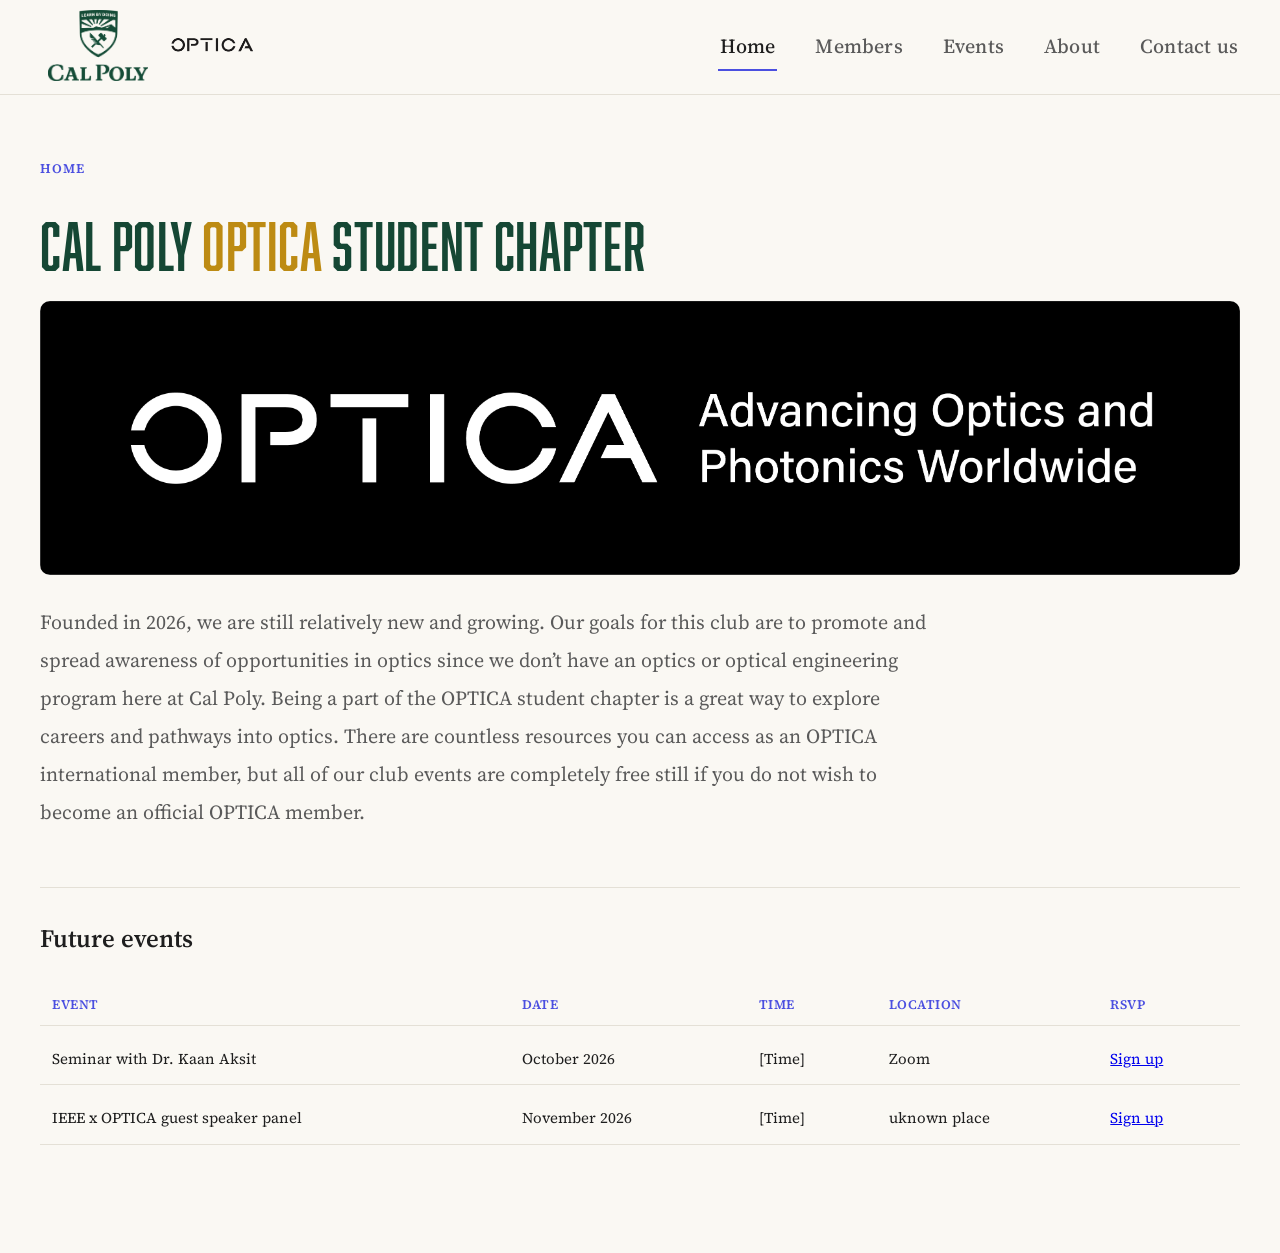
==== index.html @ 5282a3f2 "Initial commit" ====
<!DOCTYPE html>
<html lang="en">
<head>
  <meta charset="UTF-8">
  <meta name="viewport" content="width=device-width, initial-scale=1.0">
  <title>Home — Cal Poly OPTICA</title>
  <link rel="stylesheet" href="style.css">
</head>
<body>
  <div class="topbar">
    <div class="logo-cluster">
      <div class="logo-placeholder"><a href="https://www.calpoly.edu" target="_blank"><img src="images/CP_logo_tran.png" alt="Cal Poly logo"></a></div>
      <div class="logo-placeholder"><a href="https://www.optica.org" target="_blank"><img src="images/OPTICA_Tra.png" alt="OPTICA logo"></a></div>
    </div>
    <nav class="tabs">
      <a href="index.html" class="active">Home</a>
      <a href="members.html" class="">Members</a>
      <a href="events.html" class="">Events</a>
      <a href="about.html" class="">About</a>
      <a href="contact.html" class="">Contact us</a>
    </nav>
  </div>

  <main>
    <div class="page-label">Home</div>
    <h1> Cal Poly <span class="gold">OPTICA</span>  Student Chapter</h1>
    <img src="images/logo_optica_.jpg" alt="OPTICA banner" class="hero-image">
    <p>Founded in 2026, we are still relatively new and growing. Our goals for this club are to promote and spread awareness of opportunities in optics since we don’t have an optics or optical engineering program here at Cal Poly. Being a part of the OPTICA student chapter is a great way to explore careers and pathways into optics. There are countless resources you can access as an OPTICA international member, but all of our club events are completely free still if you do not wish to become an official OPTICA member. 
</p>
    
      <div class="future-events-section">
    </div>
        <h2>Future events</h2>

        <table class="seminars-table">
          <thead>
            <tr>
              <th>Event</th>
              <th>Date</th>
              <th>Time</th>
              <th>Location</th>
              <th>RSVP</th>
            </tr>
          </thead>
          <tbody>
            <tr>
              <td>Seminar with Dr. Kaan Aksit </td>
              <td>October 2026</td>
              <td>[Time]</td>
              <td>Zoom</td>
              <td><a href="PASTE_LINK_HERE" target="_blank">Sign up</a></td>
            </tr>
          </tbody>
          <tr>
              <td>IEEE x OPTICA guest speaker panel</td>
              <td>November 2026</td>
              <td>[Time]</td>
              <td> uknown place </td>
              <td><a href="PASTE_LINK_HERE" target="_blank">Sign up</a></td>
            </tr>
            <!--
            </tbody>
          <tr>
              <td>Event</td>
              <td>Date</td>
              <td>[Time]</td>
              <td> Place </td>
              <td><a href="PASTE_LINK_HERE" target="_blank">Sign up</a></td>
            </tr>
            -->
        </table>
      </div>



  </main>
</body>
</html>
---- style.css ----
/* ============================================
   Cal Poly OPTICA — shared stylesheet
   Template pass: layout + placement only.
   Swap colors/fonts later once content is final.
   ============================================ */
@font-face { font-family: 'Abolition'; src: url('fonts/abolition-regular.ttf') format('truetype'); }
@font-face { font-family: 'Source Serif 4'; src: url('fonts/SourceSerif4-VariableFont_opsz,wght.ttf') format('truetype'); }
:root {
  --bg: #FAF8F3;          /* off-white, not pure white */
  --text: #1E1E1E;
  --text-soft: #5A5A5A;
  --accent: #4B4FE0;      /* laser-violet accent, used sparingly */
  --border: #E4E0D6;
  --nav-height: 95px;
  --logo-box: 100px;
}

* {
  box-sizing: border-box;
  margin: 0;
  padding: 0;
}

body {
  background: var(--bg);
  color: var(--text);
  font-family: 'Source Serif 4', 'Inter', -apple-system, BlinkMacSystemFont, 'Segoe UI', sans-serif;
  line-height: 1.5;
  font-size: 20px;
}

/* ---------- Top bar: logos + nav ---------- */

.topbar {
  height: var(--nav-height);
  display: flex;
  align-items: center;
  justify-content: space-between;
  padding: 0 40px;
  border-bottom: 1px solid var(--border);
}

/* Logo cluster, top-left area but not jammed into the corner */
.logo-cluster {
  display: flex;
  align-items: center;
  gap: 14px;
  padding-left: 8px;
}

.logo-placeholder {
  width: var(--logo-box);
  height: var(--logo-box);

  border-radius: 6px;
  display: flex;
  align-items: center;
  justify-content: center;
  font-size: 10px;
  color: #9A9587;
  text-align: center;
  line-height: 1.2;
  flex-shrink: 0;
}

/* Horizontal nav, left to right */
nav.tabs {
  display: flex;
  gap: 36px;
}

nav.tabs a {
  text-decoration: none;
  color: var(--text-soft);
  font-size: 20px;
  font-weight: 500;
  letter-spacing: 0.01em;
  padding: 8px 2px;
  border-bottom: 2px solid transparent;
  transition: color 0.15s ease, border-color 0.15s ease;
}

nav.tabs a:hover {
  color: var(--text);
}

nav.tabs a.active {
  color: var(--text);
  border-bottom-color: var(--accent);
}

.future-events-section {
  margin-top: 56px;
  padding-top: 32px;
  border-top: 1px solid var(--border);
}

.seminars-table {
  width: 100%;
  border-collapse: separate;
  border-spacing: 0 8px;
  margin-top: 20px;
}

.seminars-table th {
  text-align: left;
  font-size: 13px;
  font-weight: 600;
  color: var(--accent);
  text-transform: uppercase;
  letter-spacing: 0.04em;
  padding: 10px 20px 10px 12px;
  border-bottom: 1px solid var(--border);
}

.seminars-table td {
  padding: 14px 20px 14px 12px;
  font-size: 15px;
  border-bottom: 1px solid var(--border);
}

/* ---------- Page shell ---------- */

main {
  max-width: 1400px;
  margin: 0 auto;
  padding: 64px 40px 100px;
}

.page-label {
  font-size: 13px;
  letter-spacing: 0.08em;
  text-transform: uppercase;
  color: var(--accent);
  font-weight: 600;
  margin-bottom: 10px;
}

h1 {
  font-family: 'Abolition', sans-serif;
  font-size: 65px;
  font-weight: 400;
  text-transform: uppercase;
  letter-spacing: 0.01em;
  margin-bottom: 15px;
  color: #154734;

}

h1 .gold {
  color: #BD8B13;
}

h2 {
  font-size: 24px;
  font-weight: 600;
  margin-bottom: 14px;
}

p {
  color: var(--text-soft);
  max-width: 900px;
  margin-bottom: 16px;
  line-height: 1.90;
}

/* Generic placeholder block for content not final yet */
.placeholder-block {
  border: 1.5px dashed #C9C4B6;
  border-radius: 10px;
  padding: 28px;
  color: #9A9587;
  font-size: 14px;
  margin-top: 24px;
}

/* ---------- Members page ---------- */

.members-grid {
  display: grid;
  grid-template-columns: repeat(5, 1fr);
  gap: 20px;
  margin-top: 32px;
}

.member-card {
  border: 1px solid var(--border);
  border-radius: 10px;
  padding: 16px;
  background: #FFFEFB;
}

.member-photo {
  width: 100%;
  aspect-ratio: 1;
  border-radius: 8px;
  margin-bottom: 12px;
  display: flex;
  align-items: center;
  justify-content: center;
  font-size: 12px;
  color: #9A9587;
}

.member-photo img {
  width: 100%;
  height: 100%;
  object-fit: cover;
  border-radius: 8px;
}

.member-name {
  font-weight: 600;
  font-size: 15px;
}

.member-role {
  font-size: 13px;
  color: var(--text-soft);
}

.join-block {
  margin-top: 56px;
  padding-top: 32px;
  border-top: 1px solid var(--border);
}
.join-block p:last-of-type {
  margin-bottom: 0;
}

.former-exec {
  margin-top: 32px;
  font-size: 18px;
  padding-top: 32px;
  border-top: 1px solid var(--border);
}

.former-list {
  list-style: none;
  margin-top: 20px;
  display: flex;
  flex-direction: column;
  gap: 10px;
}

.former-name {
  font-weight: 600;
}

/* Exec Team 2025-2026 */
h3 {
  font-size: 20px;
  font-weight: 600;
  color: #BD8B13;
  margin-top: 24px;
  margin-bottom: 8px;
}

h2 {
  font-size: 25px;
  font-weight: 600;
  margin-bottom: 14px;
}



/* ---------- Events page ---------- */
.events-intro {
  color: #BD8B13;
}
.events-list {
  display: flex;
  flex-direction: column;
  gap: 32px;
  margin-top: 28px;
}

.event-entry {
  display: flex;
  flex-direction: column;
  gap: 8px;
  padding-bottom: 20px;
  border-bottom: 1px solid var(--border);
}

.event-photos {
  display: grid;
  grid-template-columns: repeat(2, 1fr);
  gap: 12px;
  margin-bottom: 40px;
}
.event-photo {
  width: 100%;
  height: 420px;
  flex-shrink: 0;
  display: flex;
  align-items: center;
  justify-content: center;
  font-size: 12px;
  border-radius: 20px;
  overflow: hidden;
}
.event-photo img {
  width: 100%;
  height: 100%;
  object-fit: contain;
  border-radius: 8px;
}

.event-info h2 {
  font-size: 20px;
  margin-top: 24px;
  margin-bottom: 4px;
}

.event-date {
  font-size: 13px;
  color: var(--accent);
  font-weight: 600;
  margin-bottom: 10px;
}
.event-info p {
  margin-bottom: 0;
}ontact page ---------- */

/* ---------- About page ---------- */

.contact-list {
  margin-top: 28px;
  display: flex;
  flex-direction: column;

}

.contact-row {
  display: flex;
  align-items: center;
  gap: 12px;
  font-size: 15px;
  margin-bottom: 15px;
}

.contact-row .label {
  width: 110px;
  color: var(--text-soft);
  font-size: 13px;
  text-transform: uppercase;
  letter-spacing: 0.06em;
}



/* ---------- Responsive ---------- */

@media (max-width: 700px) {
  .topbar {
    flex-direction: column;
    height: auto;
    padding: 16px 20px;
    gap: 14px;
    align-items: flex-start;
  }
  nav.tabs {
    gap: 20px;
    flex-wrap: wrap;
  }
  main {
    padding: 40px 20px 80px;
  }
  h1 {
    font-size: 36px;
  }
}


/* LOGOs */

.logo-placeholder img {
  max-width: 100%;
  max-height: 100%;
  object-fit: contain;
}

.hero-image {
  width: 100%;
  height: auto;
  border-radius: 10px;
  margin: 0 0 20px 0;
}
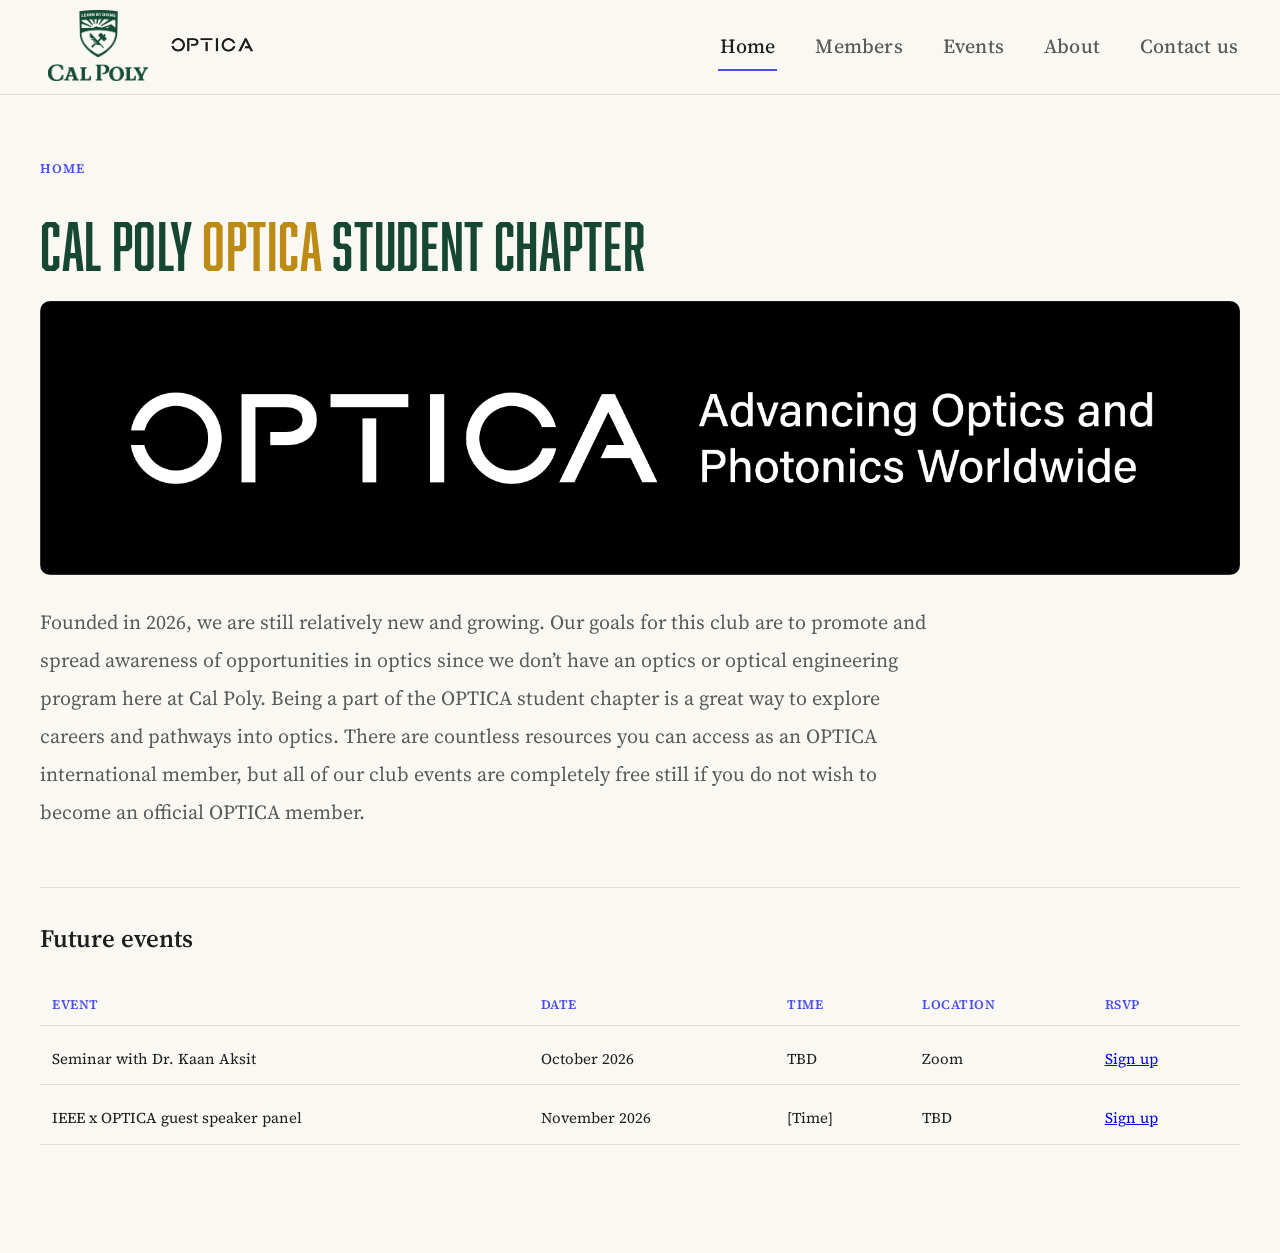
==== commit 522e8245: "Update index.html" ====
--- a/index.html
+++ b/index.html
@@ -46,7 +46,7 @@
             <tr>
               <td>Seminar with Dr. Kaan Aksit </td>
               <td>October 2026</td>
-              <td>[Time]</td>
+              <td> TBD </td>
               <td>Zoom</td>
               <td><a href="PASTE_LINK_HERE" target="_blank">Sign up</a></td>
             </tr>
@@ -55,7 +55,7 @@
               <td>IEEE x OPTICA guest speaker panel</td>
               <td>November 2026</td>
               <td>[Time]</td>
-              <td> uknown place </td>
+              <td> TBD </td>
               <td><a href="PASTE_LINK_HERE" target="_blank">Sign up</a></td>
             </tr>
             <!--
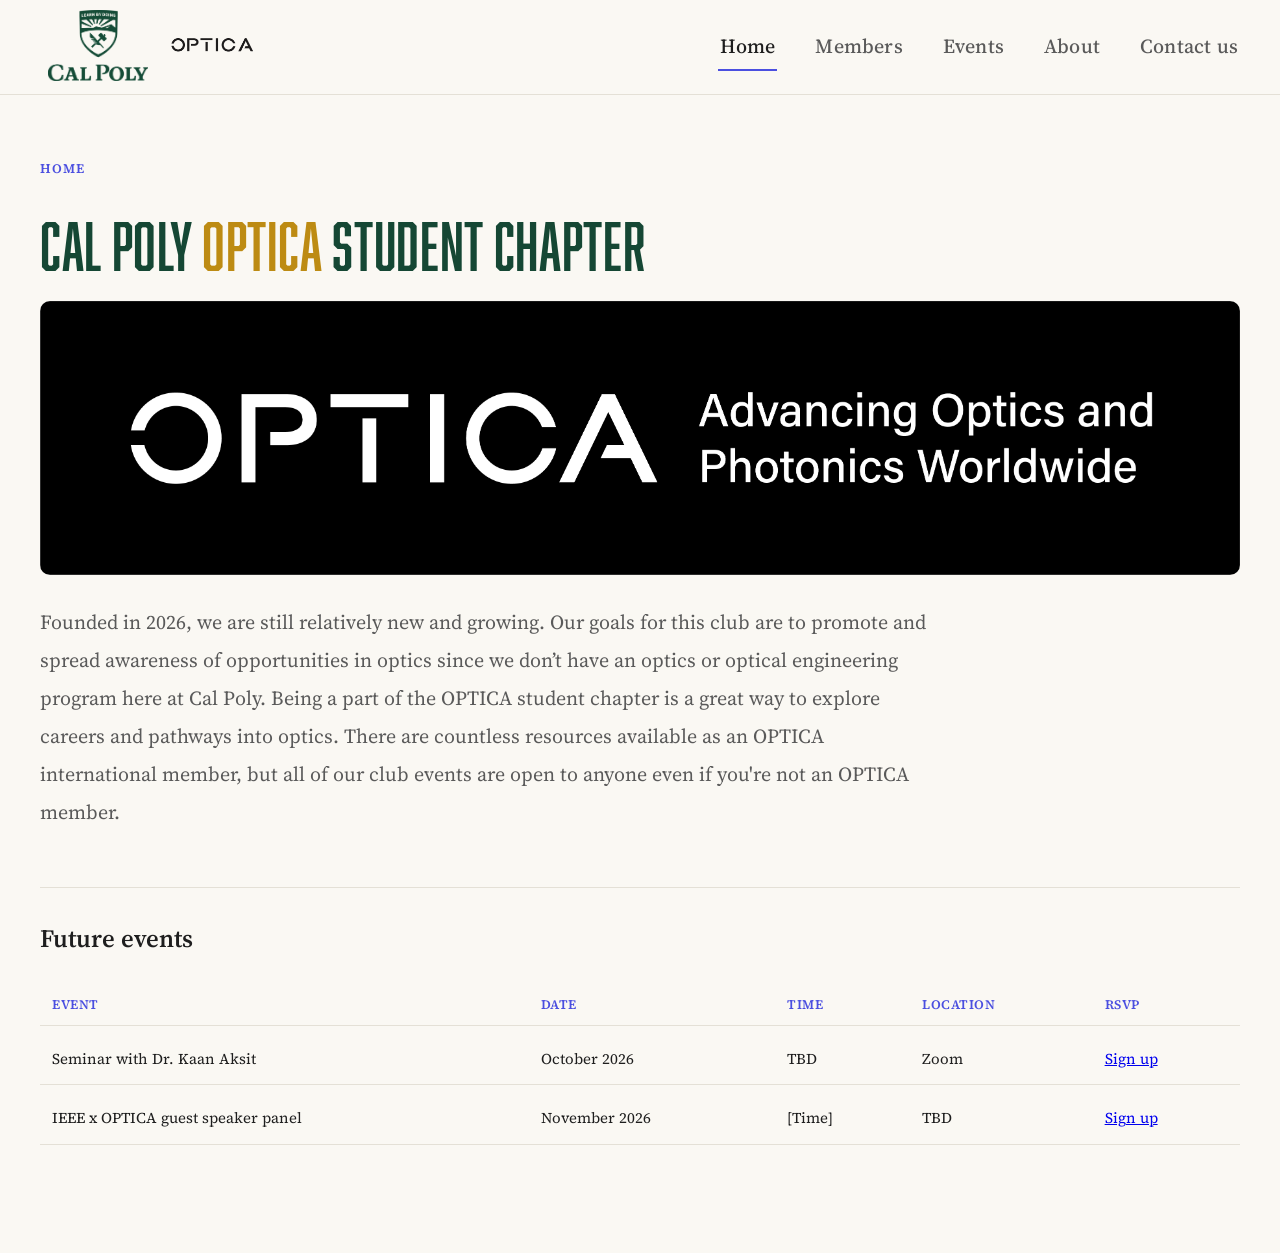
==== commit ecc5edc5: "wording" ====
--- a/index.html
+++ b/index.html
@@ -25,7 +25,7 @@
     <div class="page-label">Home</div>
     <h1> Cal Poly <span class="gold">OPTICA</span>  Student Chapter</h1>
     <img src="images/logo_optica_.jpg" alt="OPTICA banner" class="hero-image">
-    <p>Founded in 2026, we are still relatively new and growing. Our goals for this club are to promote and spread awareness of opportunities in optics since we don’t have an optics or optical engineering program here at Cal Poly. Being a part of the OPTICA student chapter is a great way to explore careers and pathways into optics. There are countless resources you can access as an OPTICA international member, but all of our club events are completely free still if you do not wish to become an official OPTICA member. 
+    <p>Founded in 2026, we are still relatively new and growing. Our goals for this club are to promote and spread awareness of opportunities in optics since we don’t have an optics or optical engineering program here at Cal Poly. Being a part of the OPTICA student chapter is a great way to explore careers and pathways into optics. There are countless resources available as an OPTICA international member, but all of our club events are open to anyone even if you're not an OPTICA member.
 </p>
     
       <div class="future-events-section">
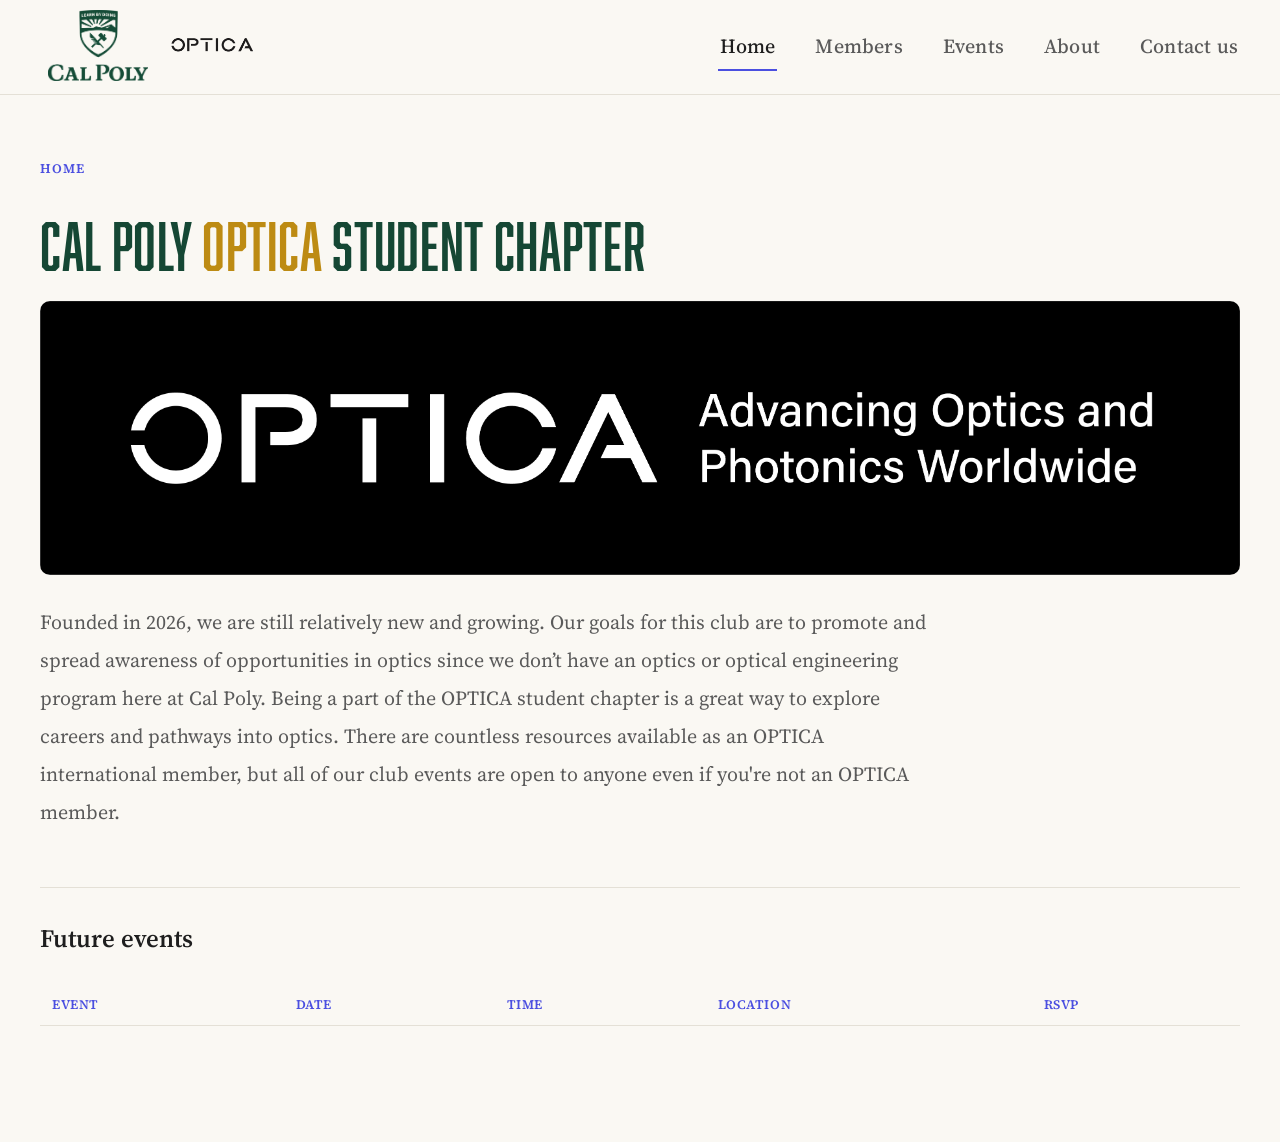
==== commit b64f0225: "updatefor now" ====
--- a/index.html
+++ b/index.html
@@ -44,6 +44,7 @@
           </thead>
           <tbody>
             <tr>
+              <!--
               <td>Seminar with Dr. Kaan Aksit </td>
               <td>October 2026</td>
               <td> TBD </td>
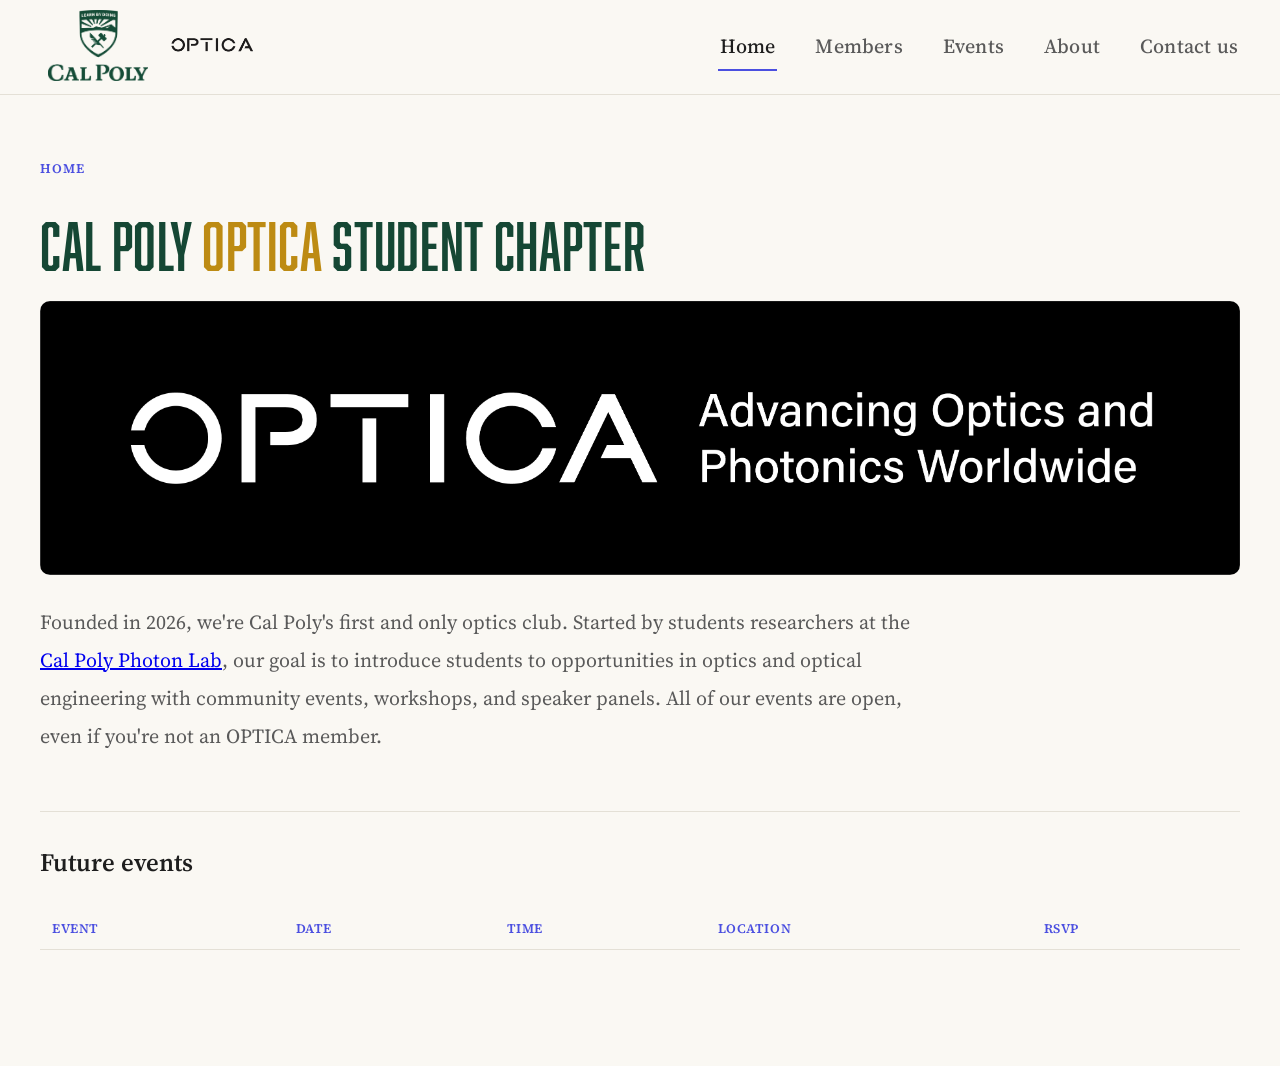
==== commit 54d75df1: "Update index.html" ====
--- a/index.html
+++ b/index.html
@@ -25,9 +25,8 @@
     <div class="page-label">Home</div>
     <h1> Cal Poly <span class="gold">OPTICA</span>  Student Chapter</h1>
     <img src="images/logo_optica_.jpg" alt="OPTICA banner" class="hero-image">
-    <p>Founded in 2026, we are still relatively new and growing. Our goals for this club are to promote and spread awareness of opportunities in optics since we don’t have an optics or optical engineering program here at Cal Poly. Being a part of the OPTICA student chapter is a great way to explore careers and pathways into optics. There are countless resources available as an OPTICA international member, but all of our club events are open to anyone even if you're not an OPTICA member.
-</p>
-    
+    <p>Founded in 2026, we're Cal Poly's first and only optics club. Started by students researchers at the <a href="https://sites.google.com/view/cal-poly-photon-lab/home?authuser=0" target="_blank">Cal Poly Photon Lab</a>, our goal is to introduce students to opportunities in optics and optical engineering with community events, workshops, and speaker panels. All of our events are open, even if you're not an OPTICA member.
+  
       <div class="future-events-section">
     </div>
         <h2>Future events</h2>
@@ -44,7 +43,7 @@
           </thead>
           <tbody>
             <tr>
-              <!--
+              <!--   *DELETE THIS COMMENT TO BRING BACK THE EVENTS **** <-------
               <td>Seminar with Dr. Kaan Aksit </td>
               <td>October 2026</td>
               <td> TBD </td>
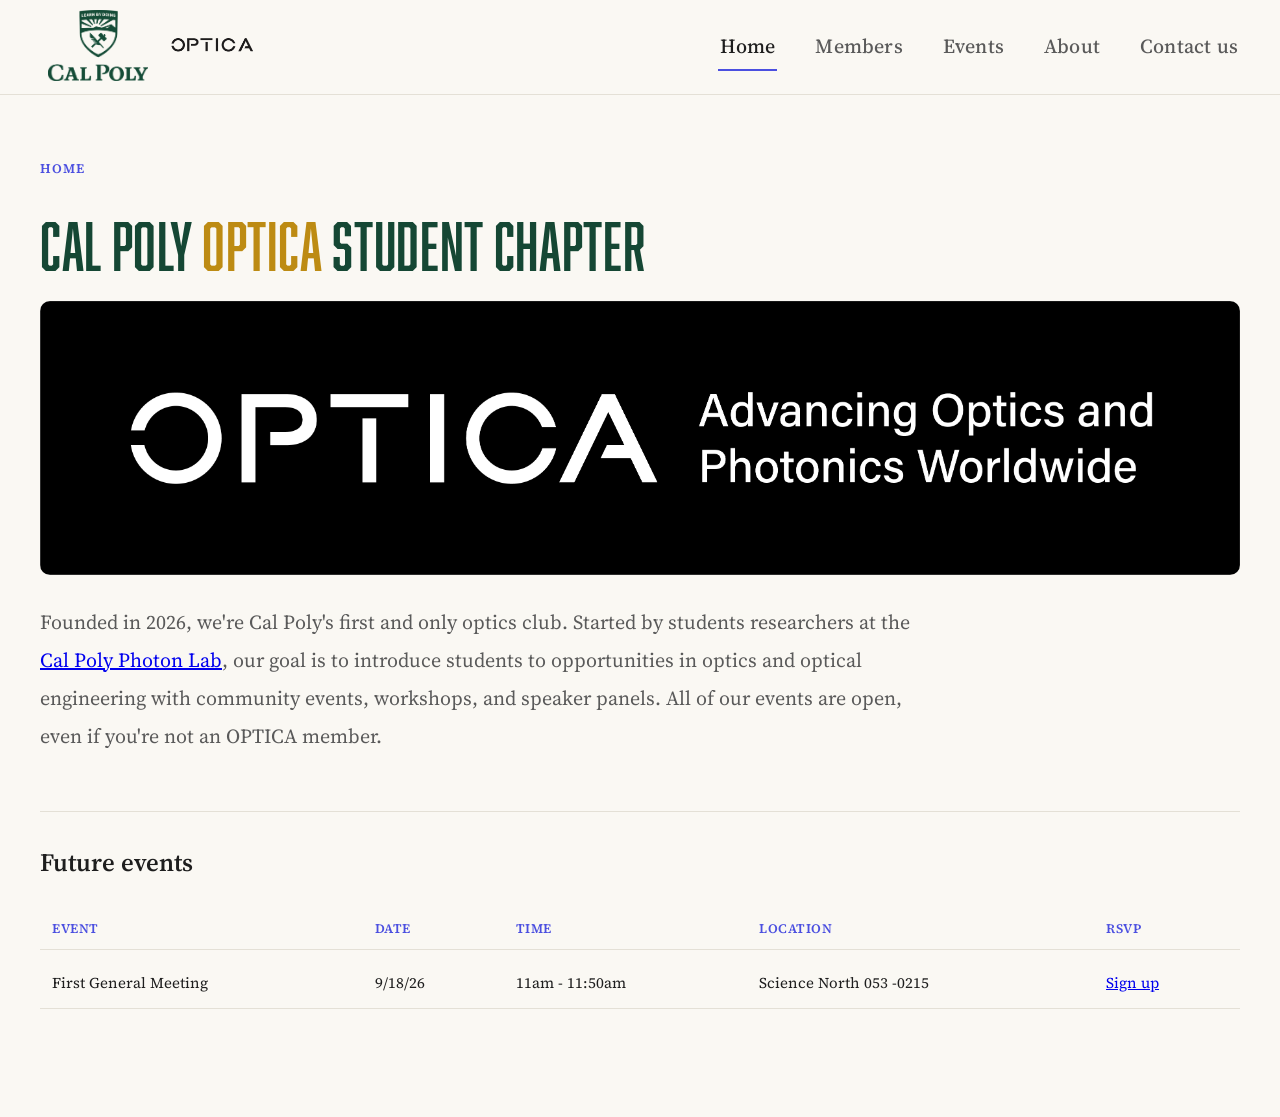
==== commit 32abdb6b: "Update index.html" ====
--- a/index.html
+++ b/index.html
@@ -43,6 +43,12 @@
           </thead>
           <tbody>
             <tr>
+              <td>First General Meeting</td>
+              <td>9/18/26</td>
+              <td>11am - 11:50am</td>
+              <td>Science North 053 -0215 </td>
+              <td><a href="https://forms.cloud.microsoft/pages/responsepage.aspx?id=2wING578lUSVNx03nMoq54UM8LgKLTVNvdJONCODRTJUMVBLVVlTT1gzUVUwWUFPNUExNFcwQlcyVy4u&origin=QRCode&route=shorturl" target="_blank">Sign up</a></td>
+            </tr>
               <!--   *DELETE THIS COMMENT TO BRING BACK THE EVENTS **** <-------
               <td>Seminar with Dr. Kaan Aksit </td>
               <td>October 2026</td>
@@ -58,7 +64,7 @@
               <td> TBD </td>
               <td><a href="PASTE_LINK_HERE" target="_blank">Sign up</a></td>
             </tr>
-            <!--
+            
             </tbody>
           <tr>
               <td>Event</td>
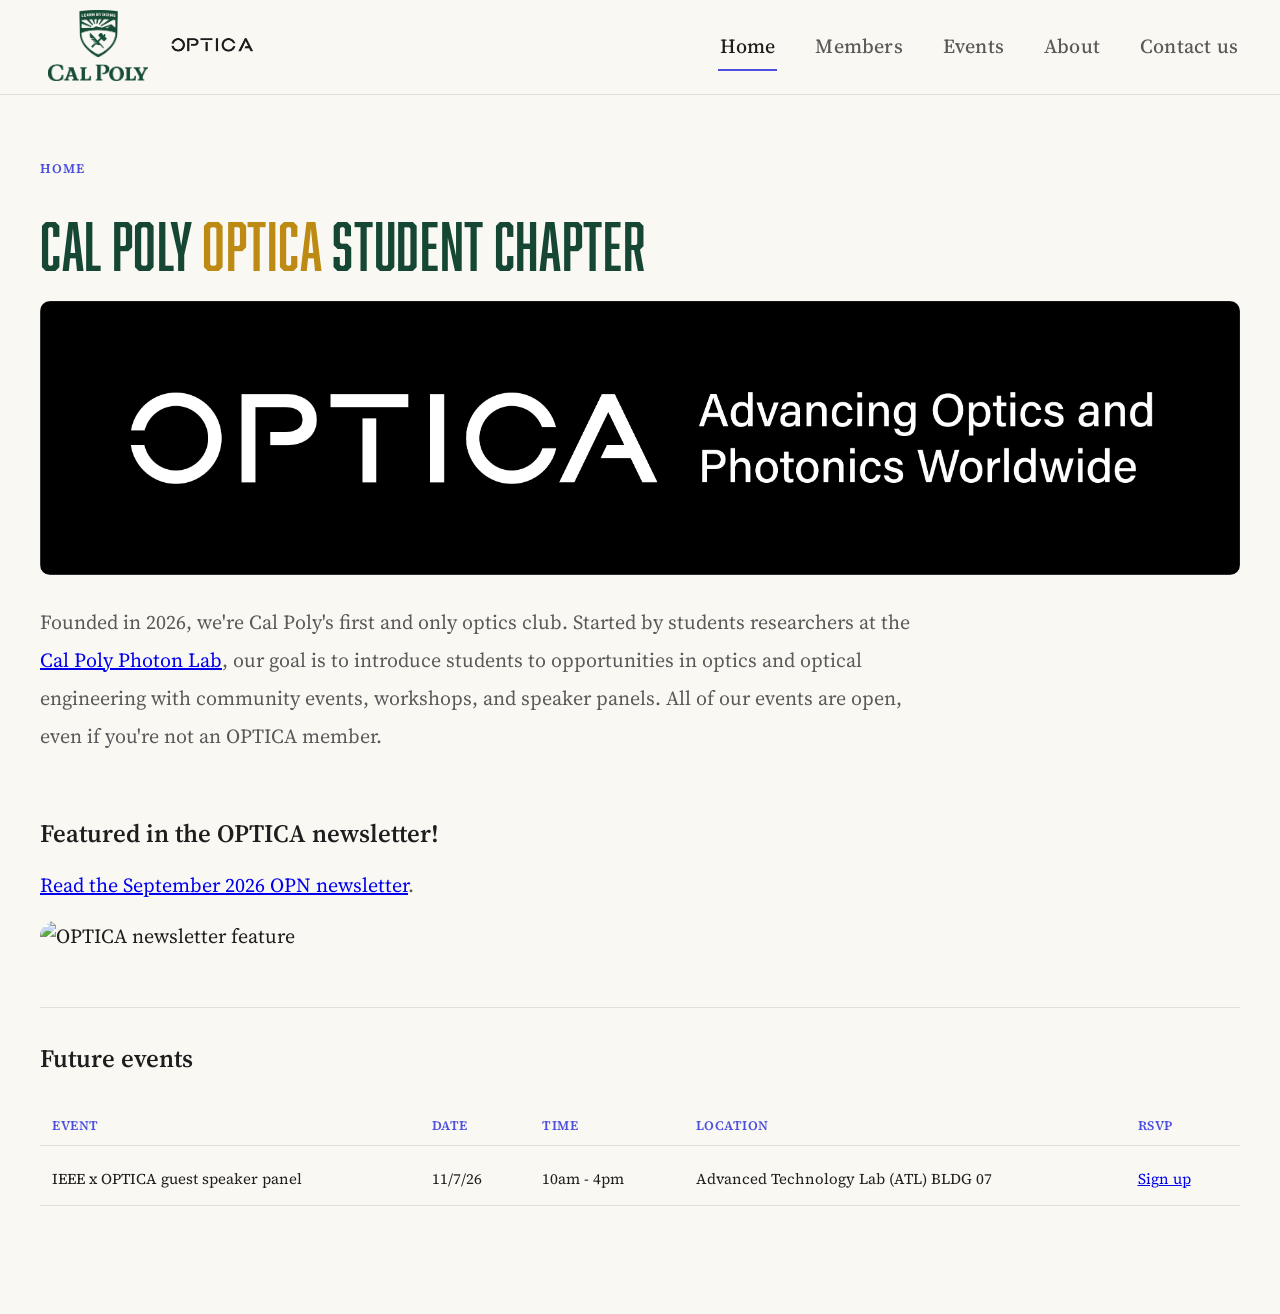
==== commit 07cfdde9: "Update index.html" ====
--- a/index.html
+++ b/index.html
@@ -27,6 +27,16 @@
     <img src="images/logo_optica_.jpg" alt="OPTICA banner" class="hero-image">
     <p>Founded in 2026, we're Cal Poly's first and only optics club. Started by students researchers at the <a href="https://sites.google.com/view/cal-poly-photon-lab/home?authuser=0" target="_blank">Cal Poly Photon Lab</a>, our goal is to introduce students to opportunities in optics and optical engineering with community events, workshops, and speaker panels. All of our events are open, even if you're not an OPTICA member.
   
+      <div class="featured-section">
+        <h2>Featured in the OPTICA newsletter!</h2>
+        <p><a href="https://www.optica-opn.org/home/articles/volume_37/september_2026/departments/news_from_the_society/?_gl=1*16rx3y2*_up*MQ..*_ga*MzcwMTYxMjEzLjE3OTE0MDU0OTk.*_ga_E12JQYTB9L*czE3OTE0MDU0OTkkbzEkZzEkdDE3OTE0MDU1MDMkajU2JGwwJGgw" target="_blank">Read the September 2026 OPN newsletter</a>.</p>
+      
+        <img src="images/feature.png" alt="OPTICA newsletter feature" class="featured-image">
+      </div>
+
+
+
+      
       <div class="future-events-section">
     </div>
         <h2>Future events</h2>
@@ -43,11 +53,11 @@
           </thead>
           <tbody>
             <tr>
-              <td>First General Meeting</td>
-              <td>9/18/26</td>
-              <td>11am - 11:50am</td>
-              <td>Science North 053 -0215 </td>
-              <td><a href="https://forms.cloud.microsoft/pages/responsepage.aspx?id=2wING578lUSVNx03nMoq54UM8LgKLTVNvdJONCODRTJUMVBLVVlTT1gzUVUwWUFPNUExNFcwQlcyVy4u&origin=QRCode&route=shorturl" target="_blank">Sign up</a></td>
+              <td>IEEE x OPTICA guest speaker panel</td>
+              <td>11/7/26</td>
+              <td>10am - 4pm</td>
+              <td>Advanced Technology Lab (ATL) BLDG 07 </td>
+              <td><a href="https://forms.cloud.microsoft/Pages/ResponsePage.aspx?id=2wING578lUSVNx03nMoq5_AMgewt2ipLjpEsXgw3dFpURFIxSEdMRVdFVzVDMUJVMkZYVU0zT0tTWS4u" target="_blank">Sign up</a></td>
             </tr>
               <!--   *DELETE THIS COMMENT TO BRING BACK THE EVENTS **** <-------
               <td>Seminar with Dr. Kaan Aksit </td>
--- a/style.css
+++ b/style.css
@@ -388,3 +388,15 @@
   margin: 0 0 20px 0;
 }
 
+
+.featured-section {
+  margin-top: 60px;
+}
+
+.featured-image {
+  width: 100%;
+  max-width: 1000px;
+  height: auto;
+  border-radius: 25px;
+  margin-top: 1px;
+}
